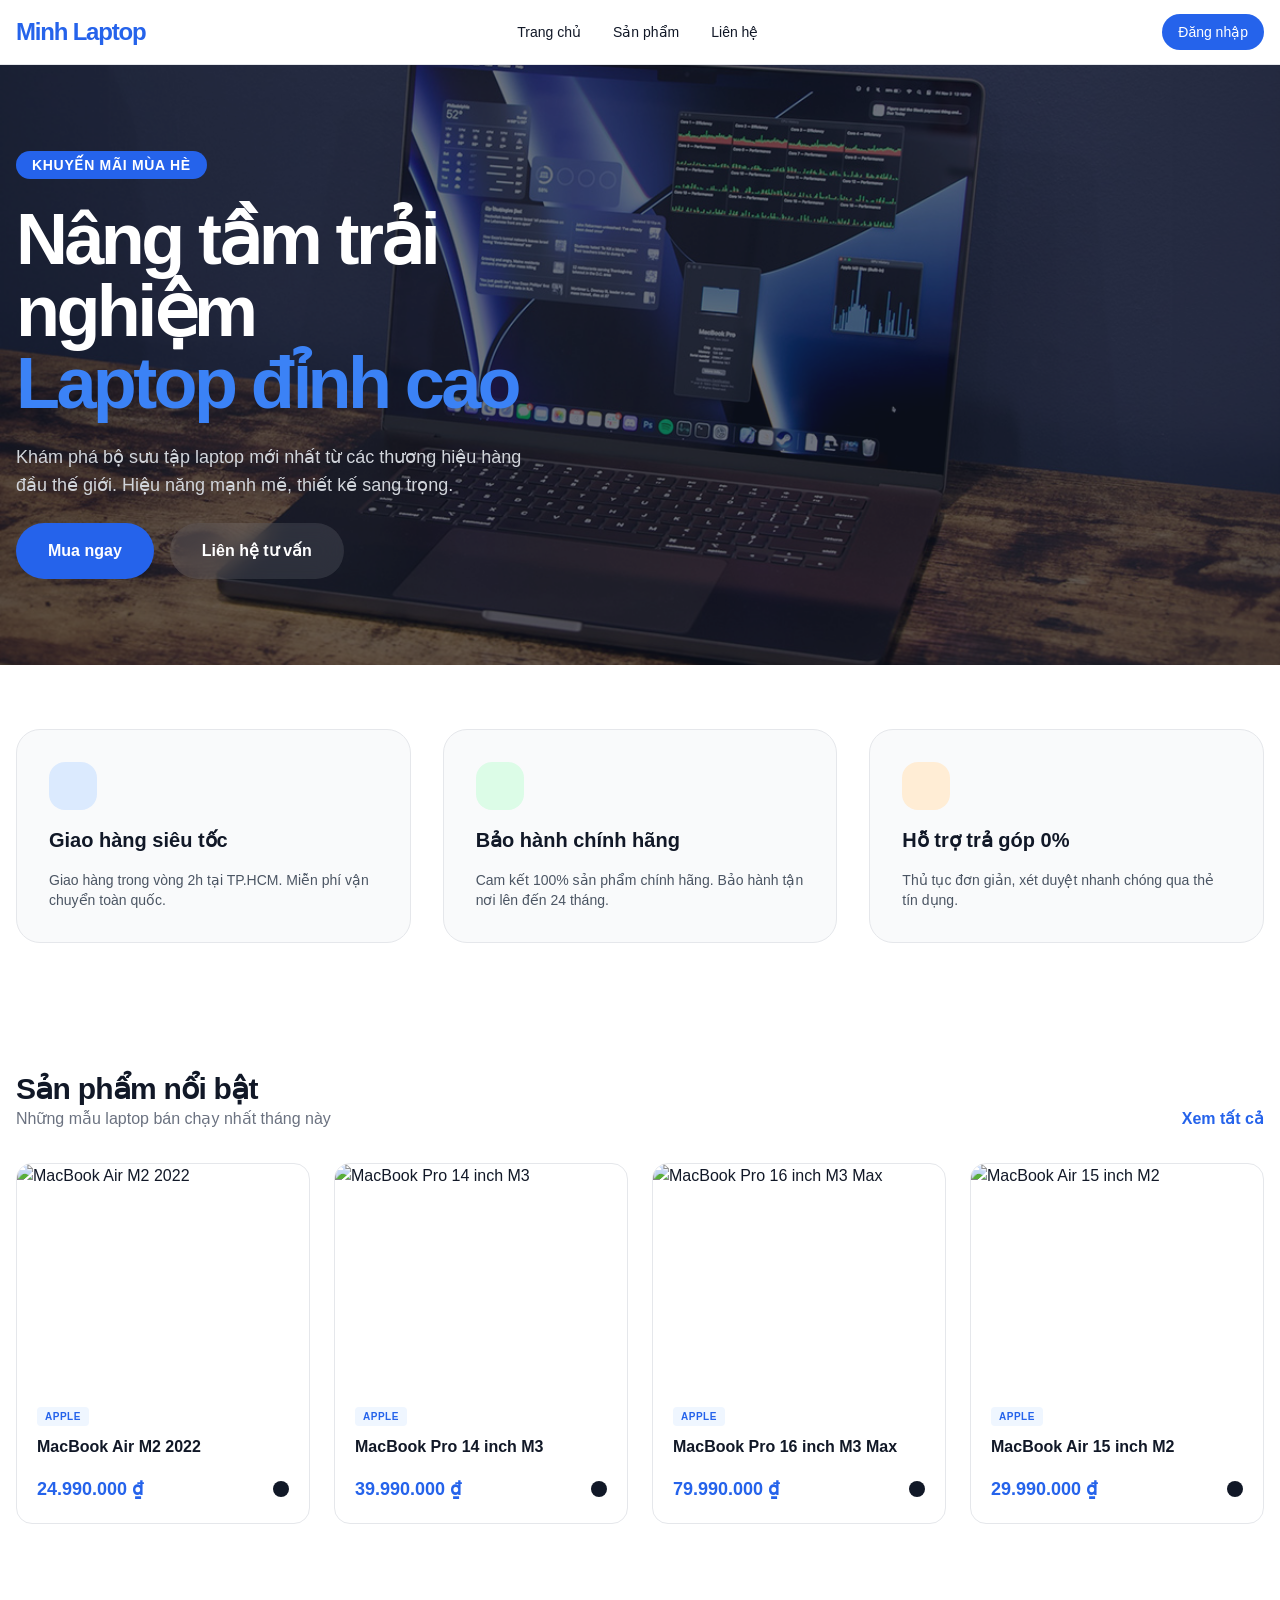
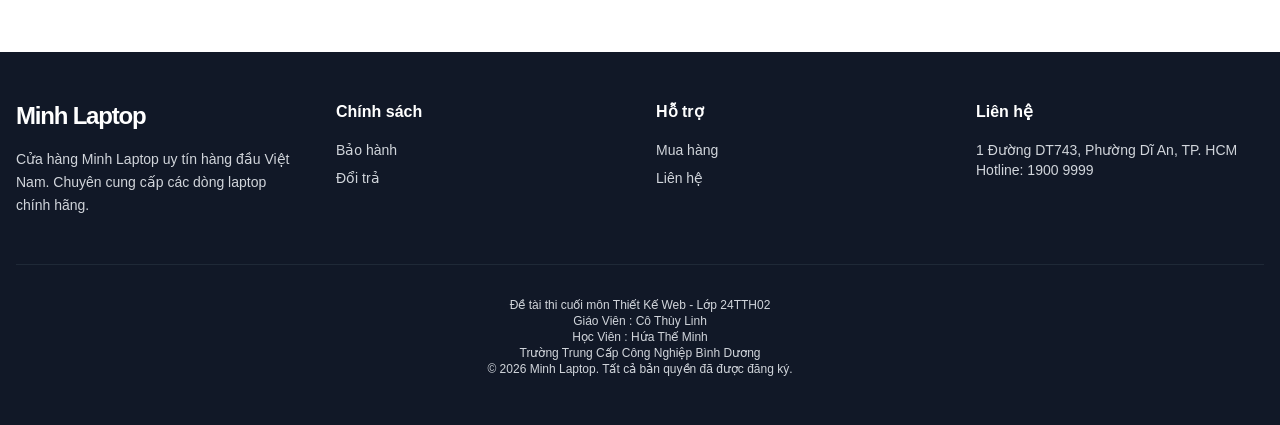
==== index.html @ f4cab927 "Add files via upload" ====
<!DOCTYPE html>
<html lang="vi">
<head>
    <meta charset="UTF-8">
    <meta name="viewport" content="width=device-width, initial-scale=1.0">
    <title> Trang chủ - Minh Laptop </title>
    <script src="style.js"></script>
    <style>
       
        :root {
            --primary: #2563eb;
            --primary-hover: #1d4ed8;
        }

        body {
            font-family: -apple-system, BlinkMacSystemFont, "Segoe UI", Roboto, Helvetica, Arial, sans-serif, "Apple Color Emoji", "Segoe UI Emoji", "Segoe UI Symbol";
            scroll-behavior: smooth;
        }

        .line-clamp-1 {
            display: -webkit-box;
            -webkit-line-clamp: 1;
            -webkit-box-orient: vertical;
            overflow: hidden;
        }

        .line-clamp-2 {
            display: -webkit-box;
            -webkit-line-clamp: 2;
            -webkit-box-orient: vertical;
            overflow: hidden;
        }

       
        ::-webkit-scrollbar {
            width: 8px;
        }

        ::-webkit-scrollbar-track {
            background: #f1f1f1;
        }

        ::-webkit-scrollbar-thumb {
            background: #888;
            border-radius: 4px;
        }

        ::-webkit-scrollbar-thumb:hover {
            background: #555;
        }
    </style>
</head>
<body class="bg-white text-gray-900">

    <section class="relative h-[600px] flex items-center overflow-hidden bg-gray-900 text-white">
        <div class="absolute inset-0 z-0">
            <img src="./images/macbookpro16m3max.jpg" alt="Hero" class="w-full h-full object-cover opacity-40">
        </div>
        <div class="container mx-auto px-4 relative z-10">
            <div class="max-w-2xl space-y-6">
                <span class="inline-block px-4 py-1 rounded-full bg-blue-600 text-sm font-bold tracking-wider uppercase">Khuyến mãi mùa hè</span>
                <h1 class="text-5xl md:text-7xl font-extrabold tracking-tighter leading-tight">Nâng tầm trải nghiệm <br><span class="text-blue-500">Laptop đỉnh cao</span></h1>
                <p class="text-lg text-gray-300 max-w-lg">Khám phá bộ sưu tập laptop mới nhất từ các thương hiệu hàng đầu thế giới. Hiệu năng mạnh mẽ, thiết kế sang trọng.</p>
                <div class="flex flex-wrap gap-4">
                    <a href="products.html" class="px-8 py-4 bg-blue-600 hover:bg-blue-700 text-white rounded-full font-bold transition-all flex items-center gap-2">Mua ngay</a>
                    <a href="contact.html" class="px-8 py-4 bg-white/10 hover:bg-white/20 text-white rounded-full font-bold backdrop-blur-md transition-all">Liên hệ tư vấn</a>
                </div>
            </div>
        </div>
    </section>

    <!-- chuc nang -->
    <section class="container mx-auto px-4 py-16">
        <div class="grid grid-cols-1 md:grid-cols-3 gap-8">
            <div class="p-8 bg-gray-50 rounded-3xl space-y-4 border hover:border-blue-500 transition-colors">
                <div class="w-12 h-12 bg-blue-100 rounded-2xl flex items-center justify-center text-blue-600">
                </div>
                <h3 class="text-xl font-bold">Giao hàng siêu tốc</h3>
                <p class="text-gray-600 text-sm">Giao hàng trong vòng 2h tại TP.HCM. Miễn phí vận chuyển toàn quốc.</p>
            </div>
            <div class="p-8 bg-gray-50 rounded-3xl space-y-4 border hover:border-blue-500 transition-colors">
                <div class="w-12 h-12 bg-green-100 rounded-2xl flex items-center justify-center text-green-600">
                </div>
                <h3 class="text-xl font-bold">Bảo hành chính hãng</h3>
                <p class="text-gray-600 text-sm">Cam kết 100% sản phẩm chính hãng. Bảo hành tận nơi lên đến 24 tháng.</p>
            </div>
            <div class="p-8 bg-gray-50 rounded-3xl space-y-4 border hover:border-blue-500 transition-colors">
                <div class="w-12 h-12 bg-orange-100 rounded-2xl flex items-center justify-center text-orange-600">
                </div>
                <h3 class="text-xl font-bold">Hỗ trợ trả góp 0%</h3>
                <p class="text-gray-600 text-sm">Thủ tục đơn giản, xét duyệt nhanh chóng qua thẻ tín dụng.</p>
            </div>
        </div>
    </section>

    <!--  san pham -->
    <section class="container mx-auto px-4 py-16">
        <div class="flex items-end justify-between mb-8">
            <div>
                <h2 class="text-3xl font-bold tracking-tight">Sản phẩm nổi bật</h2>
                <p class="text-gray-500">Những mẫu laptop bán chạy nhất tháng này</p>
            </div>
            <a href="products.html" class="text-blue-600 font-bold hover:underline">Xem tất cả</a>
        </div>
        <div id="featured-products" class="grid grid-cols-1 sm:grid-cols-2 lg:grid-cols-4 gap-6">
            <!-- add  -->
        </div>
    </section>

    <script src="js/data.js"></script>
    <script src="js/main.js"></script>
    <script>
        document.addEventListener('DOMContentLoaded', () => {
            const featuredContainer = document.getElementById('featured-products');
            const featured = JSON.parse(localStorage.getItem('db_products')).slice(0, 4);

            featured.forEach(product => {
                const card = `
                    <div class="group relative bg-white border rounded-2xl overflow-hidden hover:shadow-xl transition-all duration-300">
                        <a href="product-detail.html?id=${product.id}" class="block aspect-[4/3] overflow-hidden">
                            <img src="${product.image}" alt="${product.name}" class="w-full h-full object-cover group-hover:scale-110 transition-transform duration-500">
                        </a>
                        <div class="p-5">
                            <div class="mb-2">
                                <span class="text-[10px] font-bold uppercase tracking-wider text-blue-600 bg-blue-50 px-2 py-1 rounded">${product.category}</span>
                            </div>
                            <a href="product-detail.html?id=${product.id}" class="block mb-2">
                                <h3 class="font-bold text-gray-900 group-hover:text-blue-600 transition-colors line-clamp-1">${product.name}</h3>
                            </a>
                            <div class="flex items-center justify-between mt-4">
                                <span class="text-lg font-bold text-blue-600">${formatCurrency(product.price)}</span>
                                <button onclick="addToCart('${product.id}')" class="p-2 bg-gray-900 text-white rounded-lg hover:bg-blue-600 transition-colors">
                                </button>
                            </div>
                        </div>
                    </div>
                `;
                featuredContainer.insertAdjacentHTML('beforeend', card);
            });
        });
    </script>
</body>
</html>
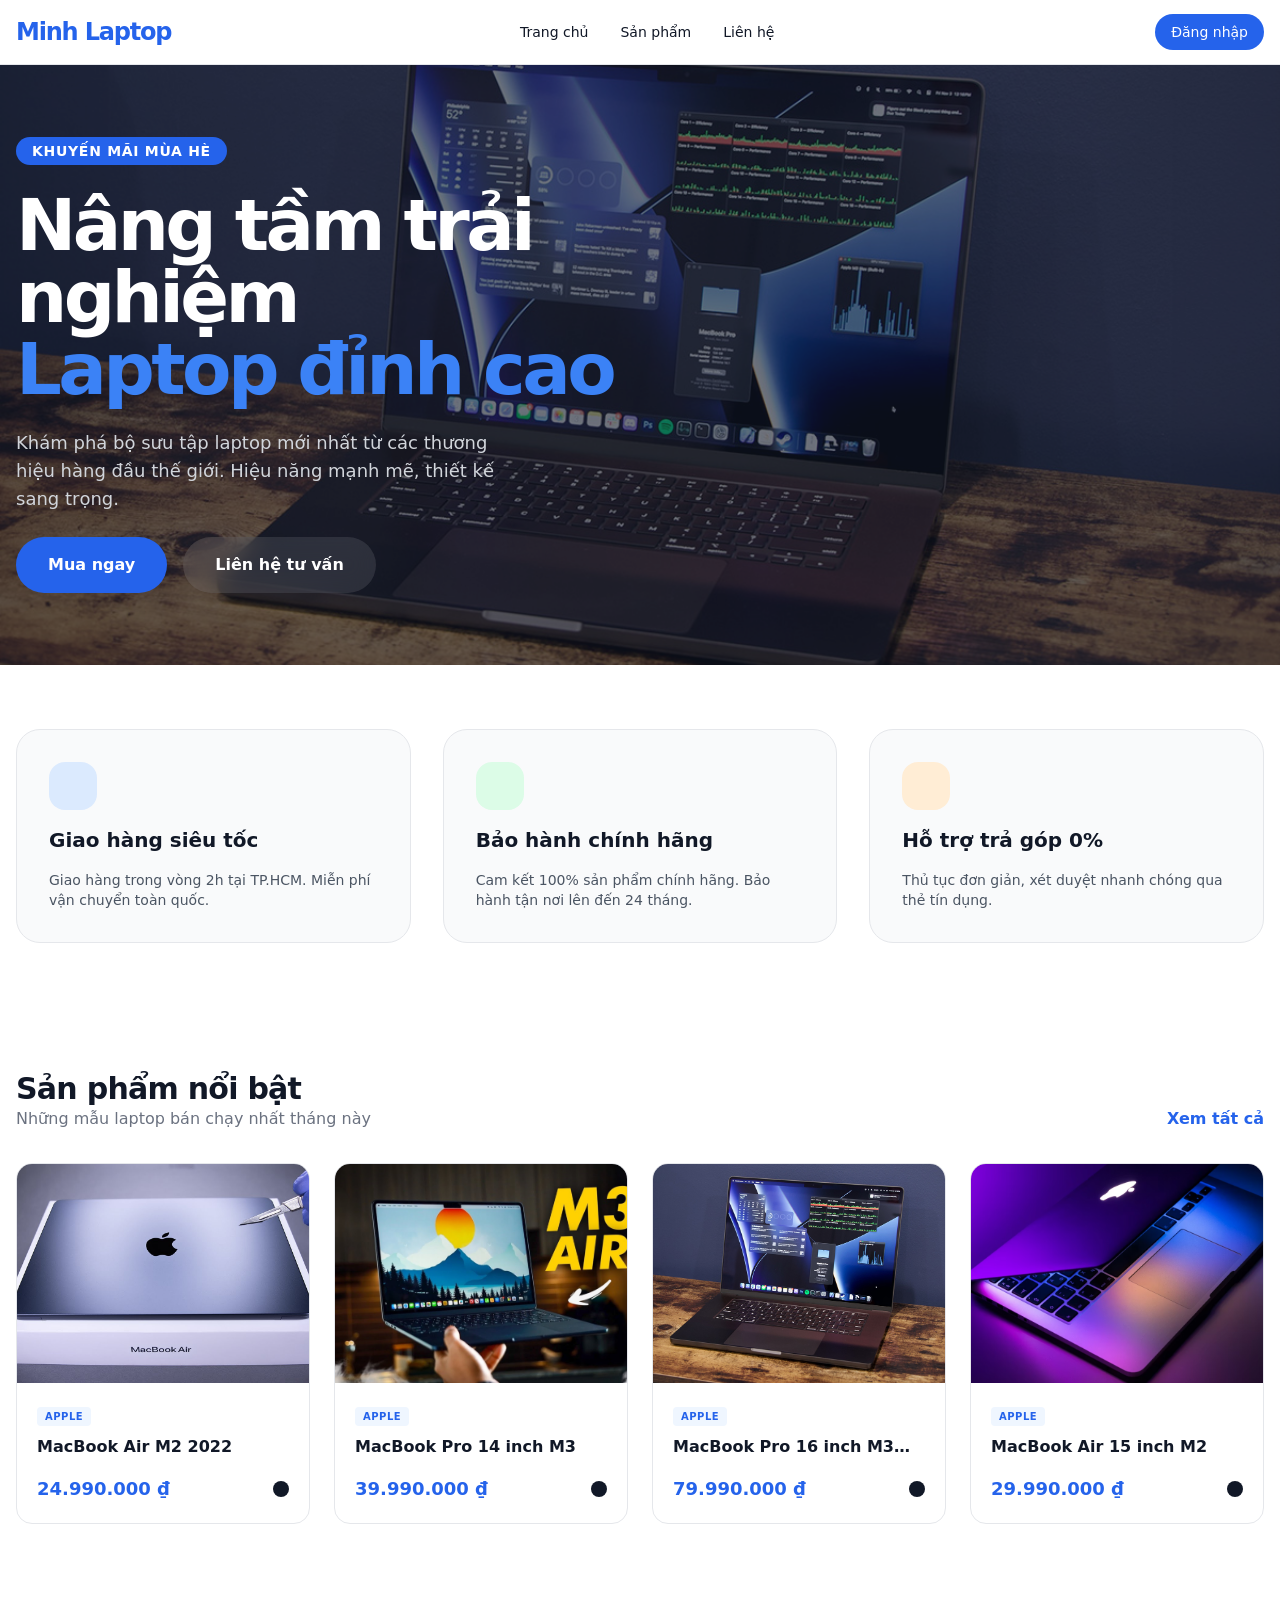
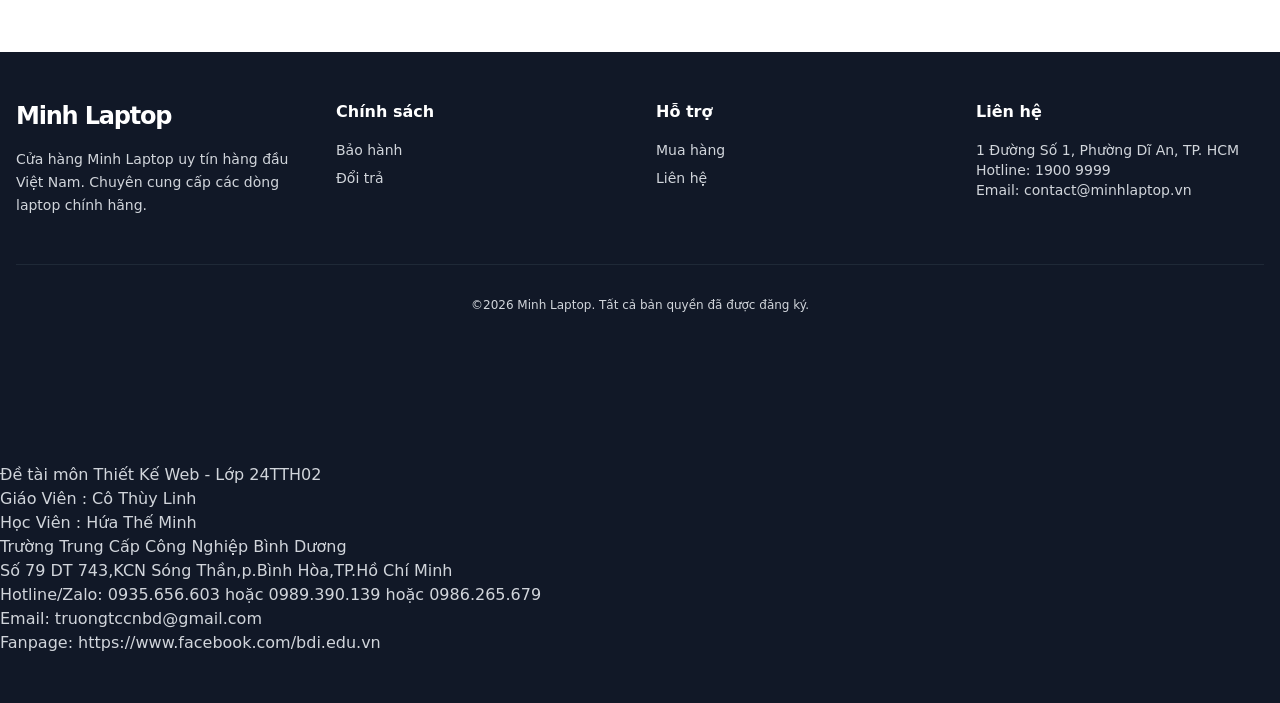
==== commit 3def2b63: "Update index.html" ====
--- a/index.html
+++ b/index.html
@@ -5,50 +5,7 @@
     <meta name="viewport" content="width=device-width, initial-scale=1.0">
     <title> Trang chủ - Minh Laptop </title>
     <script src="style.js"></script>
-    <style>
-       
-        :root {
-            --primary: #2563eb;
-            --primary-hover: #1d4ed8;
-        }
-
-        body {
-            font-family: -apple-system, BlinkMacSystemFont, "Segoe UI", Roboto, Helvetica, Arial, sans-serif, "Apple Color Emoji", "Segoe UI Emoji", "Segoe UI Symbol";
-            scroll-behavior: smooth;
-        }
-
-        .line-clamp-1 {
-            display: -webkit-box;
-            -webkit-line-clamp: 1;
-            -webkit-box-orient: vertical;
-            overflow: hidden;
-        }
-
-        .line-clamp-2 {
-            display: -webkit-box;
-            -webkit-line-clamp: 2;
-            -webkit-box-orient: vertical;
-            overflow: hidden;
-        }
-
-       
-        ::-webkit-scrollbar {
-            width: 8px;
-        }
-
-        ::-webkit-scrollbar-track {
-            background: #f1f1f1;
-        }
-
-        ::-webkit-scrollbar-thumb {
-            background: #888;
-            border-radius: 4px;
-        }
-
-        ::-webkit-scrollbar-thumb:hover {
-            background: #555;
-        }
-    </style>
+    
 </head>
 <body class="bg-white text-gray-900">
 
